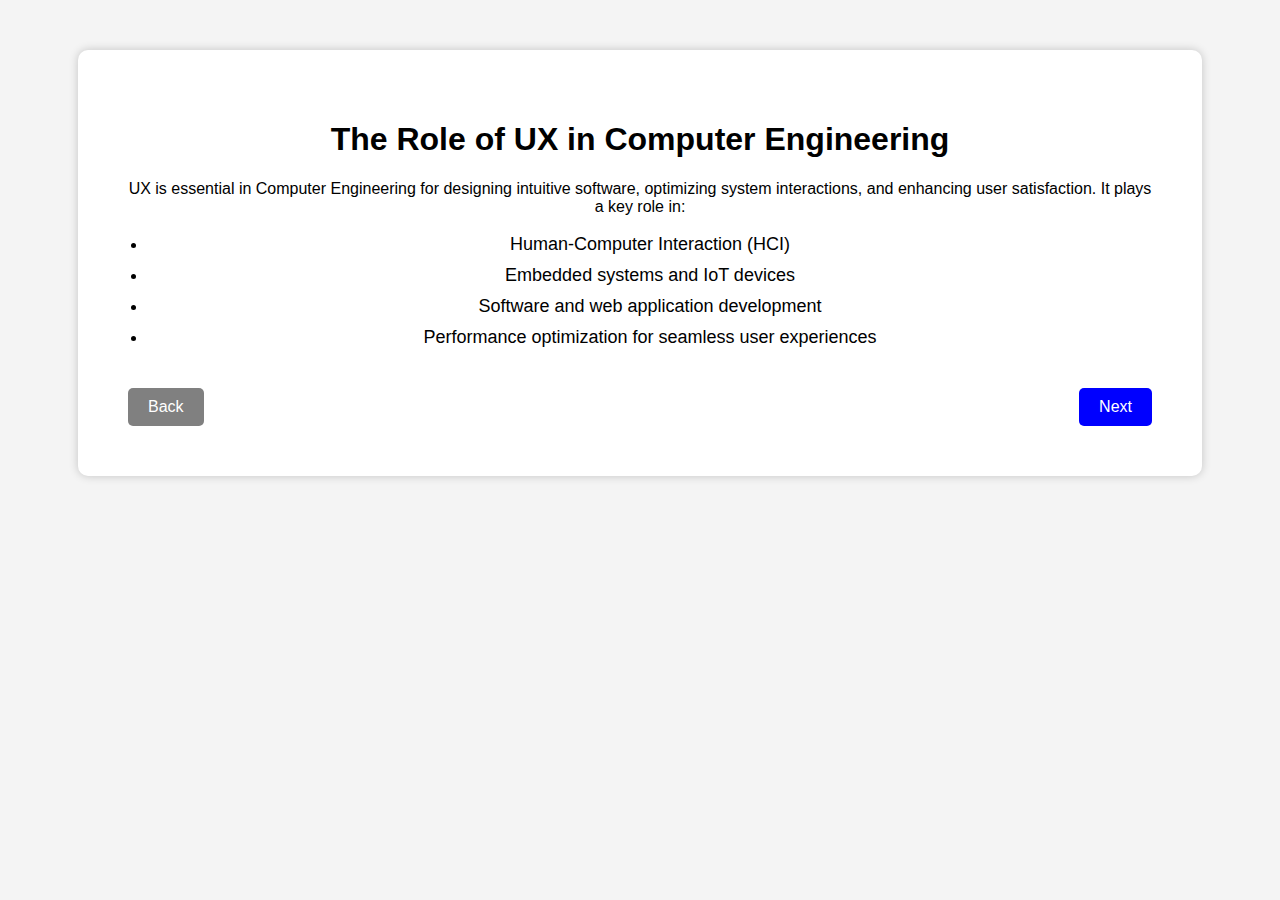
==== slides/Eight.html @ a1a85185 "first commit" ====
<!DOCTYPE html>
<html lang="en">
<head>
    <meta charset="UTF-8">
    <meta name="viewport" content="width=device-width, initial-scale=1.0">
    <title>Slide 8 - The Role of UX in Computer Engineering</title>
    <link rel="stylesheet" href="../styles.css">
</head>
<body>

    <div class="slide">
        <h1>The Role of UX in Computer Engineering</h1>
        <p>UX is essential in Computer Engineering for designing intuitive software, optimizing system interactions, and enhancing user satisfaction. It plays a key role in:</p>

        <ul class="ux-list">
            <li>Human-Computer Interaction (HCI)</li>
            <li>Embedded systems and IoT devices</li>
            <li>Software and web application development</li>
            <li>Performance optimization for seamless user experiences</li>
        </ul>

        <!-- Navigation Buttons -->
        <div class="button-container">
            <button class="back" onclick="prevSlide('Seventh.html')">Back</button>
            <button class="next" onclick="nextSlide('Nineth.html')">Next</button>
        </div>
    </div>

    <script src="../script.js"></script>
</body>
</html>
---- styles.css ----
body {
    font-family: Arial, sans-serif;
    text-align: center;
    background-color: #f4f4f4;
    margin: 0;
    padding: 0;
}

.slide {
    padding: 50px;
    background: white;
    box-shadow: 0px 0px 10px rgba(0,0,0,0.2);
    width: 80%;
    margin: auto;
    border-radius: 10px;
    margin-top: 50px;
}

button {
    padding: 10px 20px;
    margin-top: 20px;
    font-size: 16px;
    border: none;
    background: blue;
    color: white;
    cursor: pointer;
    border-radius: 5px;
}

button:hover {
    background: darkblue;
}

.button-container {
    display: flex;
    justify-content: space-between;  /* Buttons on opposite sides */
    width: 100%;
    margin-top: 20px;
}

.back {
    background: gray;
}

.back:hover {
    background: darkgray;
}

.content-box {
    background: #f0f0f0;
    padding: 15px;
    border-radius: 8px;
    margin: 15px 0;
}

.bullet-list {
    margin: 20px 0;
    padding-left: 20px;
}

.bullet-list li {
    font-size: 18px;
    margin-bottom: 10px;
}
.comparison-table {
    width: 100%;
    border-collapse: collapse;
    margin: 20px 0;
}

.comparison-table th, .comparison-table td {
    border: 1px solid #ccc;
    padding: 10px;
    text-align: center;
}

.comparison-table th {
    background-color: #f4f4f4;
    font-weight: bold;
}

.comparison-table td:nth-child(2) {
    font-weight: bold;
    background-color: #e8e8e8;
}

.trend-list {
    list-style-type: disc;
    padding-left: 20px;
    font-size: 18px;
}

.trend-list li {
    margin: 10px 0;
}

.ux-list {
    list-style-type: disc;
    padding-left: 20px;
    font-size: 18px;
}

.ux-list li {
    margin: 10px 0;
}

.ux-list {
    list-style-type: disc;
    padding-left: 20px;
    font-size: 18px;
}

.ux-list li {
    margin: 10px 0;
}

.image-container {
    text-align: center;
    margin-top: 20px;
}

.slide-image {
    width: 80%;
    max-width: 600px;
    border-radius: 10px;
    box-shadow: 0 4px 8px rgba(0, 0, 0, 0.2);
}



.hidden {
    display: none;
}

.image-container {
    text-align: center;
    margin: 20px 0;
}

.main-image, .small-image {
    width: 60%;
    max-width: 400px;
    border-radius: 10px;
    box-shadow: 0 4px 8px rgba(0, 0, 0, 0.2);
    cursor: pointer;
    transition: transform 0.3s ease;
}

.main-image:hover, .small-image:hover {
    transform: scale(1.05);
}

/* Modal Styles */
.modal {
    display: none;
    position: fixed;
    z-index: 1000;
    left: 0;
    top: 0;
    width: 100%;
    height: 100%;
    background-color: rgba(0, 0, 0, 0.8);
    text-align: center;
    padding-top: 50px;
}

.modal-content {
    max-width: 90%;
    max-height: 90%;
    border-radius: 10px;
}

.close {
    position: absolute;
    top: 20px;
    right: 30px;
    color: white;
    font-size: 40px;
    font-weight: bold;
    cursor: pointer;
}

.close:hover {
    color: #ccc;
}
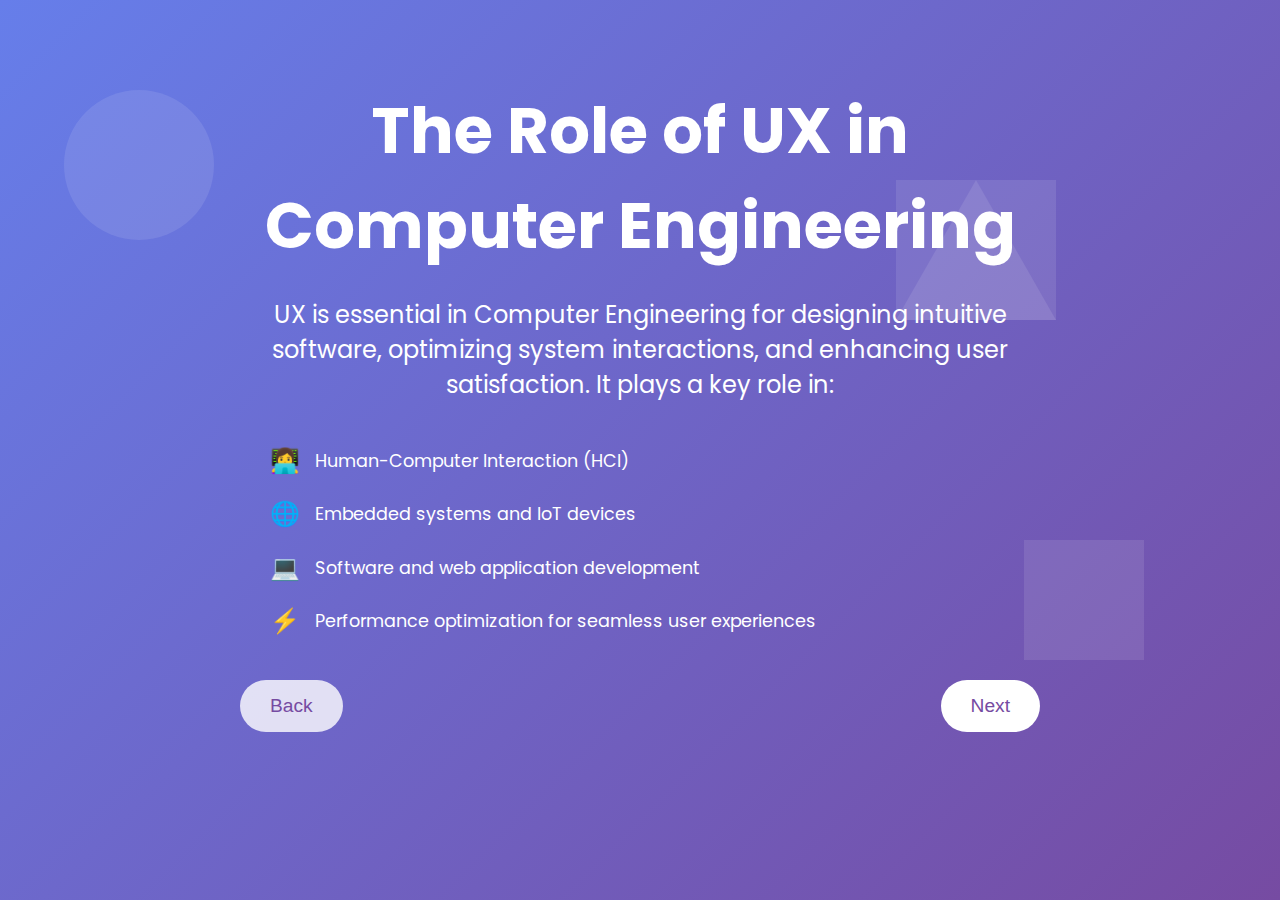
==== commit 5ba6022e: "Add README and image assets; enhance HTML structure and styling" ====
--- a/slides/Eight.html
+++ b/slides/Eight.html
@@ -5,27 +5,36 @@
     <meta name="viewport" content="width=device-width, initial-scale=1.0">
     <title>Slide 8 - The Role of UX in Computer Engineering</title>
     <link rel="stylesheet" href="../styles.css">
+    <link href="https://fonts.googleapis.com/css2?family=Poppins:wght@400;600&display=swap" rel="stylesheet">
 </head>
 <body>
+    <div class="slide">
+        <div class="content">
+            <h1>The Role of UX in Computer Engineering</h1>
+            <p>UX is essential in Computer Engineering for designing intuitive software, optimizing system interactions, and enhancing user satisfaction. It plays a key role in:</p>
 
-    <div class="slide">
-        <h1>The Role of UX in Computer Engineering</h1>
-        <p>UX is essential in Computer Engineering for designing intuitive software, optimizing system interactions, and enhancing user satisfaction. It plays a key role in:</p>
+            <ul class="ux-list">
+                <li><span class="icon">👩‍💻</span>Human-Computer Interaction (HCI)</li>
+                <li><span class="icon">🌐</span>Embedded systems and IoT devices</li>
+                <li><span class="icon">💻</span>Software and web application development</li>
+                <li><span class="icon">⚡</span>Performance optimization for seamless user experiences</li>
+            </ul>
 
-        <ul class="ux-list">
-            <li>Human-Computer Interaction (HCI)</li>
-            <li>Embedded systems and IoT devices</li>
-            <li>Software and web application development</li>
-            <li>Performance optimization for seamless user experiences</li>
-        </ul>
+            <!-- Navigation Buttons -->
+            <div class="button-container">
+                <button class="back" onclick="prevSlide('Seventh.html')">Back</button>
+                <button class="next" onclick="nextSlide('Nineth.html')">Next</button>
+            </div>
+        </div>
 
-        <!-- Navigation Buttons -->
-        <div class="button-container">
-            <button class="back" onclick="prevSlide('Seventh.html')">Back</button>
-            <button class="next" onclick="nextSlide('Nineth.html')">Next</button>
+        <!-- Graphics -->
+        <div class="graphics">
+            <div class="circle"></div>
+            <div class="square"></div>
+            <div class="triangle"></div>
         </div>
     </div>
 
     <script src="../script.js"></script>
 </body>
-</html>
+</html>--- a/styles.css
+++ b/styles.css
@@ -1,153 +1,647 @@
+/* General Styles */
 body {
-    font-family: Arial, sans-serif;
-    text-align: center;
-    background-color: #f4f4f4;
     margin: 0;
     padding: 0;
-}
-
+    font-family: 'Poppins', sans-serif;
+    background: linear-gradient(135deg, #667eea, #764ba2);
+    color: #fff;
+    height: 100vh;
+    display: flex;
+    justify-content: center;
+    align-items: center;
+    overflow: hidden;
+}
+
+/* Ensure the body and html take full height */
+html, body {
+    height: 100%;
+    margin: 0;
+    padding: 0;
+    overflow: hidden; /* Prevent double scrollbars */
+}
+
+/* Make the slide take full height and width */
 .slide {
-    padding: 50px;
-    background: white;
-    box-shadow: 0px 0px 10px rgba(0,0,0,0.2);
-    width: 80%;
-    margin: auto;
+    height: 100vh;
+    width: 100%;
+    overflow-y: auto;
+    padding: 20px;
+    box-sizing: border-box;
+    position: relative;
+}
+
+/* Floating Scrollbar Styles */
+.slide::-webkit-scrollbar {
+    width: 12px; /* Width of the scrollbar */
+}
+
+.slide::-webkit-scrollbar-track {
+    background: transparent; /* Transparent track */
+}
+
+.slide::-webkit-scrollbar-thumb {
+    background: rgba(255, 255, 255, 0.5); /* Semi-transparent thumb */
     border-radius: 10px;
-    margin-top: 50px;
-}
-
-button {
-    padding: 10px 20px;
-    margin-top: 20px;
-    font-size: 16px;
+    border: 3px solid transparent; /* Adds padding around the thumb */
+    background-clip: padding-box; /* Ensures the border is transparent */
+    box-shadow: 0 0 10px rgba(0, 0, 0, 0.3); /* Adds a shadow for a floating effect */
+}
+
+.slide::-webkit-scrollbar-thumb:hover {
+    background: rgba(255, 255, 255, 0.7); /* Brighter thumb on hover */
+    box-shadow: 0 0 15px rgba(0, 0, 0, 0.5); /* Enhanced shadow on hover */
+}
+
+/* Ensure the scrollbar is always visible */
+.slide {
+    scrollbar-width: thin; /* For Firefox */
+    scrollbar-color: rgba(255, 255, 255, 0.5) transparent; /* For Firefox */
+}
+
+.content h1 {
+    font-size: 3rem;
+    margin-bottom: 20px;
+    animation: fadeIn 2s ease-in-out;
+}
+
+.content p {
+    font-size: 1.5rem;
+    margin-bottom: 40px;
+    animation: fadeIn 3s ease-in-out;
+}
+
+button.next {
+    padding: 15px 30px;
+    font-size: 1.2rem;
+    color: #764ba2;
+    background: #fff;
     border: none;
-    background: blue;
-    color: white;
+    border-radius: 50px;
     cursor: pointer;
-    border-radius: 5px;
-}
-
-button:hover {
-    background: darkblue;
-}
-
+    transition: background 0.3s ease, transform 0.3s ease;
+    animation: bounce 2s infinite;
+}
+
+button.next:hover {
+    background: #f0f0f0;
+    transform: scale(1.1);
+}
+
+/* Graphics */
+.graphics {
+    position: absolute;
+    top: 0;
+    left: 0;
+    width: 100%;
+    height: 100%;
+    pointer-events: none;
+}
+
+.circle, .square, .triangle {
+    position: absolute;
+    background: rgba(255, 255, 255, 0.1);
+    animation: float 6s infinite ease-in-out;
+}
+
+.circle {
+    width: 150px;
+    height: 150px;
+    border-radius: 50%;
+    top: 10%;
+    left: 5%;
+    animation-duration: 8s;
+}
+
+.square {
+    width: 120px;
+    height: 120px;
+    top: 60%;
+    left: 80%;
+    animation-duration: 10s;
+}
+
+.triangle {
+    width: 0;
+    height: 0;
+    border-left: 80px solid transparent;
+    border-right: 80px solid transparent;
+    border-bottom: 140px solid rgba(255, 255, 255, 0.1);
+    top: 20%;
+    left: 70%;
+    animation-duration: 12s;
+}
+
+/* Animations */
+@keyframes fadeIn {
+    from { opacity: 0; }
+    to { opacity: 1; }
+}
+
+@keyframes bounce {
+    0%, 100% { transform: translateY(0); }
+    50% { transform: translateY(-10px); }
+}
+
+@keyframes float {
+    0% { transform: translateY(0) rotate(0deg); }
+    50% { transform: translateY(-20px) rotate(180deg); }
+    100% { transform: translateY(0) rotate(360deg); }
+}
+
+/* Content Box Styles */
+.content-box {
+    background: rgba(255, 255, 255, 0.1);
+    padding: 20px;
+    border-radius: 15px;
+    margin-bottom: 30px;
+    backdrop-filter: blur(10px);
+    border: 1px solid rgba(255, 255, 255, 0.2);
+    animation: fadeIn 2s ease-in-out;
+}
+
+.content-box p {
+    font-size: 1.1rem;
+    line-height: 1.6;
+    margin: 0;
+}
+
+/* Second Slide */
 .button-container {
     display: flex;
-    justify-content: space-between;  /* Buttons on opposite sides */
-    width: 100%;
-    margin-top: 20px;
-}
-
-.back {
-    background: gray;
-}
-
-.back:hover {
-    background: darkgray;
-}
-
-.content-box {
+    justify-content: space-between;
+    margin-top: 40px;
+}
+
+button.back, button.next {
+    padding: 15px 30px;
+    font-size: 1.2rem;
+    color: #764ba2;
+    background: #fff;
+    border: none;
+    border-radius: 50px;
+    cursor: pointer;
+    transition: background 0.3s ease, transform 0.3s ease;
+}
+
+button.back:hover, button.next:hover {
     background: #f0f0f0;
-    padding: 15px;
-    border-radius: 8px;
-    margin: 15px 0;
-}
-
+    transform: scale(1.1);
+}
+
+button.back {
+    background: rgba(255, 255, 255, 0.8);
+    color: #764ba2;
+}
+
+/* Responsive Design */
+@media (max-width: 768px) {
+    .content h1 {
+        font-size: 2rem;
+    }
+
+    .content-box p {
+        font-size: 1rem;
+    }
+
+    button.back, button.next {
+        padding: 10px 20px;
+        font-size: 1rem;
+    }
+}
+
+/* 3rd slide */
 .bullet-list {
-    margin: 20px 0;
-    padding-left: 20px;
+    list-style-type: none;
+    padding: 0;
+    margin: 0;
+    text-align: left;
+    max-width: 600px;
+    margin: 0 auto 40px;
+    animation: fadeIn 2s ease-in-out;
 }
 
 .bullet-list li {
-    font-size: 18px;
-    margin-bottom: 10px;
-}
+    font-size: 1.1rem;
+    line-height: 1.6;
+    margin-bottom: 15px;
+    padding-left: 30px;
+    position: relative;
+}
+
+.bullet-list li::before {
+    content: "•";
+    color: #fff;
+    font-size: 1.5rem;
+    position: absolute;
+    left: 0;
+    top: -5px;
+    animation: bounce 1s infinite;
+}
+
+/* Responsive Design */
+@media (max-width: 768px) {
+    .bullet-list li {
+        font-size: 1rem;
+        padding-left: 25px;
+    }
+
+    .bullet-list li::before {
+        font-size: 1.2rem;
+        top: -3px;
+    }
+}
+/*4th slide*/
+/* Icon Styles */
+.bullet-list li {
+    display: flex;
+    align-items: center;
+    font-size: 1.1rem;
+    line-height: 1.6;
+    margin-bottom: 15px;
+    padding-left: 30px;
+    position: relative;
+    animation: fadeIn 1s ease-in-out;
+}
+
+.bullet-list li .icon {
+    font-size: 1.5rem;
+    margin-right: 15px;
+    animation: bounce 2s infinite;
+}
+
+/* Enhanced Bullet List Animation */
+@keyframes bounce {
+    0%, 100% { transform: translateY(0); }
+    50% { transform: translateY(-10px); }
+}
+
+/* Hover Effects for List Items */
+.bullet-list li:hover {
+    transform: scale(1.05);
+    transition: transform 0.3s ease;
+}
+
+.bullet-list li:hover .icon {
+    animation: spin 1s ease-in-out;
+}
+
+@keyframes spin {
+    0% { transform: rotate(0deg); }
+    100% { transform: rotate(360deg); }
+}
+
+/* Responsive Design */
+@media (max-width: 768px) {
+    .bullet-list li {
+        font-size: 1rem;
+        padding-left: 25px;
+    }
+
+    .bullet-list li .icon {
+        font-size: 1.2rem;
+        margin-right: 10px;
+    }
+}
+/*5th slide*/
+/* Comparison Table Styles */
 .comparison-table {
     width: 100%;
+    max-width: 800px;
+    margin: 0 auto 40px;
     border-collapse: collapse;
-    margin: 20px 0;
-}
-
-.comparison-table th, .comparison-table td {
-    border: 1px solid #ccc;
-    padding: 10px;
+    background: rgba(255, 255, 255, 0.1);
+    backdrop-filter: blur(10px);
+    border-radius: 15px;
+    overflow: hidden;
+    animation: fadeIn 2s ease-in-out;
+}
+
+.comparison-table th,
+.comparison-table td {
+    padding: 15px;
     text-align: center;
+    border: 1px solid rgba(255, 255, 255, 0.2);
 }
 
 .comparison-table th {
-    background-color: #f4f4f4;
-    font-weight: bold;
-}
-
-.comparison-table td:nth-child(2) {
-    font-weight: bold;
-    background-color: #e8e8e8;
-}
-
+    background: rgba(255, 255, 255, 0.2);
+    font-size: 1.1rem;
+    font-weight: 600;
+}
+
+.comparison-table td {
+    font-size: 1rem;
+    line-height: 1.6;
+}
+
+.comparison-table tbody tr:hover {
+    background: rgba(255, 255, 255, 0.1);
+    transition: background 0.3s ease;
+}
+
+/* Responsive Design */
+@media (max-width: 768px) {
+    .comparison-table th,
+    .comparison-table td {
+        padding: 10px;
+        font-size: 0.9rem;
+    }
+}
+/*6th slide*/
+/* Trend List Styles */
 .trend-list {
-    list-style-type: disc;
-    padding-left: 20px;
-    font-size: 18px;
+    list-style-type: none;
+    padding: 0;
+    margin: 0;
+    text-align: left;
+    max-width: 600px;
+    margin: 0 auto 40px;
+    animation: fadeIn 2s ease-in-out;
 }
 
 .trend-list li {
-    margin: 10px 0;
-}
-
+    display: flex;
+    align-items: center;
+    font-size: 1.1rem;
+    line-height: 1.6;
+    margin-bottom: 15px;
+    padding-left: 30px;
+    position: relative;
+    animation: fadeIn 1s ease-in-out;
+}
+
+.trend-list li .icon {
+    font-size: 1.5rem;
+    margin-right: 15px;
+    animation: bounce 2s infinite;
+}
+
+/* Enhanced Trend List Animation */
+@keyframes bounce {
+    0%, 100% { transform: translateY(0); }
+    50% { transform: translateY(-10px); }
+}
+
+/* Hover Effects for List Items */
+.trend-list li:hover {
+    transform: scale(1.05);
+    transition: transform 0.3s ease;
+}
+
+.trend-list li:hover .icon {
+    animation: spin 1s ease-in-out;
+}
+
+@keyframes spin {
+    0% { transform: rotate(0deg); }
+    100% { transform: rotate(360deg); }
+}
+
+/* Responsive Design */
+@media (max-width: 768px) {
+    .trend-list li {
+        font-size: 1rem;
+        padding-left: 25px;
+    }
+
+    .trend-list li .icon {
+        font-size: 1.2rem;
+        margin-right: 10px;
+    }
+}
+/*7th slide*/
+/* Challenges & Future Container */
+.challenges-future-container {
+    display: flex;
+    justify-content: space-between;
+    gap: 40px;
+    max-width: 1000px;
+    margin: 0 auto 40px;
+    animation: fadeIn 2s ease-in-out;
+}
+
+.challenges, .future {
+    flex: 1;
+    background: rgba(255, 255, 255, 0.1);
+    backdrop-filter: blur(10px);
+    border-radius: 15px;
+    padding: 20px;
+    border: 1px solid rgba(255, 255, 255, 0.2);
+    transition: transform 0.3s ease, box-shadow 0.3s ease;
+}
+
+.challenges:hover, .future:hover {
+    transform: translateY(-10px);
+    box-shadow: 0 10px 20px rgba(0, 0, 0, 0.2);
+}
+
+/* UX List Styles */
 .ux-list {
-    list-style-type: disc;
-    padding-left: 20px;
-    font-size: 18px;
+    list-style-type: none;
+    padding: 0;
+    margin: 0;
+    text-align: left;
 }
 
 .ux-list li {
-    margin: 10px 0;
-}
-
+    display: flex;
+    align-items: center;
+    font-size: 1.1rem;
+    line-height: 1.6;
+    margin-bottom: 15px;
+    padding-left: 30px;
+    position: relative;
+    animation: fadeIn 1s ease-in-out;
+}
+
+.ux-list li .icon {
+    font-size: 1.5rem;
+    margin-right: 15px;
+    animation: bounce 2s infinite;
+}
+
+/* Hover Effects for List Items */
+.ux-list li:hover {
+    transform: scale(1.05);
+    transition: transform 0.3s ease;
+}
+
+.ux-list li:hover .icon {
+    animation: spin 1s ease-in-out;
+}
+
+@keyframes spin {
+    0% { transform: rotate(0deg); }
+    100% { transform: rotate(360deg); }
+}
+
+/* Responsive Design */
+@media (max-width: 768px) {
+    .challenges-future-container {
+        flex-direction: column;
+        gap: 20px;
+    }
+
+    .ux-list li {
+        font-size: 1rem;
+        padding-left: 25px;
+    }
+
+    .ux-list li .icon {
+        font-size: 1.2rem;
+        margin-right: 10px;
+    }
+}
+/*8th slide*/
+/* UX List Styles */
 .ux-list {
-    list-style-type: disc;
-    padding-left: 20px;
-    font-size: 18px;
+    list-style-type: none;
+    padding: 0;
+    margin: 0;
+    text-align: left;
+    max-width: 800px;
+    margin: 0 auto 40px;
+    animation: fadeIn 2s ease-in-out;
 }
 
 .ux-list li {
-    margin: 10px 0;
-}
-
+    display: flex;
+    align-items: center;
+    font-size: 1.1rem;
+    line-height: 1.6;
+    margin-bottom: 15px;
+    padding-left: 30px;
+    position: relative;
+    animation: fadeIn 1s ease-in-out;
+}
+
+.ux-list li .icon {
+    font-size: 1.5rem;
+    margin-right: 15px;
+    animation: bounce 2s infinite;
+}
+
+/* Hover Effects for List Items */
+.ux-list li:hover {
+    transform: scale(1.05);
+    transition: transform 0.3s ease;
+}
+
+.ux-list li:hover .icon {
+    animation: spin 1s ease-in-out;
+}
+
+@keyframes spin {
+    0% { transform: rotate(0deg); }
+    100% { transform: rotate(360deg); }
+}
+
+/* Responsive Design */
+@media (max-width: 768px) {
+    .ux-list li {
+        font-size: 1rem;
+        padding-left: 25px;
+    }
+
+    .ux-list li .icon {
+        font-size: 1.2rem;
+        margin-right: 10px;
+    }
+}
+/*9th slide*/
+/* Image Container Styles */
 .image-container {
+    max-width: 800px;
+    margin: 0 auto 40px;
+    animation: fadeIn 2s ease-in-out;
+}
+
+.slide-image {
+    width: 100%;
+    border-radius: 15px;
+    box-shadow: 0 10px 20px rgba(0, 0, 0, 0.2);
+    transition: transform 0.3s ease, box-shadow 0.3s ease;
+}
+
+.slide-image:hover {
+    transform: scale(1.05);
+    box-shadow: 0 15px 30px rgba(0, 0, 0, 0.3);
+}
+
+/* Responsive Design */
+@media (max-width: 768px) {
+    .image-container {
+        max-width: 100%;
+        padding: 0 20px;
+    }
+}
+/*10th slide*/
+/* Make the Slide Scrollable */
+.slide {
+    height: 100vh;
+    overflow-y: auto;
+    padding: 20px;
+    box-sizing: border-box;
+}
+
+/* Content Container */
+.content {
+    max-width: 800px;
+    margin: 0 auto;
+    padding: 20px 0;
+}
+
+/* Image Container Styles */
+.image-container {
+    max-width: 800px;
+    margin: 20px auto;
     text-align: center;
-    margin-top: 20px;
-}
-
-.slide-image {
+    animation: fadeIn 2s ease-in-out;
+}
+
+.main-image {
+    width: 100%;
+    border-radius: 15px;
+    box-shadow: 0 10px 20px rgba(0, 0, 0, 0.2);
+    transition: transform 0.3s ease, box-shadow 0.3s ease;
+}
+
+.small-image {
     width: 80%;
-    max-width: 600px;
-    border-radius: 10px;
-    box-shadow: 0 4px 8px rgba(0, 0, 0, 0.2);
-}
-
-
-
+    border-radius: 15px;
+    box-shadow: 0 10px 20px rgba(0, 0, 0, 0.2);
+    transition: transform 0.3s ease, box-shadow 0.3s ease;
+}
+
+.main-image:hover, .small-image:hover {
+    transform: scale(1.05);
+    box-shadow: 0 15px 30px rgba(0, 0, 0, 0.3);
+}
+
+/* See More Button Styles */
+.see-more-text {
+    margin-top: 10px;
+}
+
+.see-more-btn {
+    padding: 10px 20px;
+    font-size: 1rem;
+    color: #764ba2;
+    background: #fff;
+    border: none;
+    border-radius: 50px;
+    cursor: pointer;
+    transition: background 0.3s ease, transform 0.3s ease;
+}
+
+.see-more-btn:hover {
+    background: #f0f0f0;
+    transform: scale(1.1);
+}
+
+/* Hidden Class for Extra Samples */
 .hidden {
     display: none;
-}
-
-.image-container {
-    text-align: center;
-    margin: 20px 0;
-}
-
-.main-image, .small-image {
-    width: 60%;
-    max-width: 400px;
-    border-radius: 10px;
-    box-shadow: 0 4px 8px rgba(0, 0, 0, 0.2);
-    cursor: pointer;
-    transition: transform 0.3s ease;
-}
-
-.main-image:hover, .small-image:hover {
-    transform: scale(1.05);
 }
 
 /* Modal Styles */
@@ -155,31 +649,267 @@
     display: none;
     position: fixed;
     z-index: 1000;
+    padding-top: 60px;
     left: 0;
     top: 0;
     width: 100%;
     height: 100%;
-    background-color: rgba(0, 0, 0, 0.8);
-    text-align: center;
-    padding-top: 50px;
+    overflow: auto;
+    background-color: rgba(0, 0, 0, 0.9);
 }
 
 .modal-content {
+    margin: auto;
+    display: block;
     max-width: 90%;
-    max-height: 90%;
-    border-radius: 10px;
+    max-height: 80vh;
+    border-radius: 15px;
 }
 
 .close {
     position: absolute;
     top: 20px;
-    right: 30px;
-    color: white;
+    right: 35px;
+    color: #fff;
     font-size: 40px;
     font-weight: bold;
+    transition: color 0.3s ease;
     cursor: pointer;
 }
 
 .close:hover {
-    color: #ccc;
-}
+    color: #764ba2;
+}
+
+/* Responsive Design */
+@media (max-width: 768px) {
+    .small-image {
+        width: 100%;
+    }
+
+    .see-more-btn {
+        padding: 8px 16px;
+        font-size: 0.9rem;
+    }
+}
+/*11th slide*/
+/* Thank You Slide Styles */
+.slide .content {
+    text-align: center;
+    animation: fadeIn 2s ease-in-out;
+}
+
+.slide h1 {
+    font-size: 4rem;
+    margin-bottom: 20px;
+    animation: bounce 2s infinite;
+}
+
+.slide p {
+    font-size: 1.5rem;
+    margin-bottom: 40px;
+    animation: fadeIn 3s ease-in-out;
+}
+
+/* Confetti Animation */
+.confetti-container {
+    position: absolute;
+    top: 0;
+    left: 0;
+    width: 100%;
+    height: 100%;
+    pointer-events: none;
+    overflow: hidden;
+}
+
+.confetti {
+    position: absolute;
+    width: 10px;
+    height: 10px;
+    background: #ffd700; /* Gold color */
+    border-radius: 50%;
+    animation: confetti-fall 5s linear infinite;
+}
+
+.confetti:nth-child(1) {
+    left: 10%;
+    animation-delay: 0s;
+}
+
+.confetti:nth-child(2) {
+    left: 20%;
+    animation-delay: 1s;
+}
+
+.confetti:nth-child(3) {
+    left: 30%;
+    animation-delay: 2s;
+}
+
+.confetti:nth-child(4) {
+    left: 40%;
+    animation-delay: 3s;
+}
+
+.confetti:nth-child(5) {
+    left: 50%;
+    animation-delay: 4s;
+}
+
+.confetti:nth-child(6) {
+    left: 60%;
+    animation-delay: 0.5s;
+}
+
+.confetti:nth-child(7) {
+    left: 70%;
+    animation-delay: 1.5s;
+}
+
+.confetti:nth-child(8) {
+    left: 80%;
+    animation-delay: 2.5s;
+}
+
+.confetti:nth-child(9) {
+    left: 90%;
+    animation-delay: 3.5s;
+}
+
+.confetti:nth-child(10) {
+    left: 100%;
+    animation-delay: 4.5s;
+}
+
+@keyframes confetti-fall {
+    0% {
+        transform: translateY(-100vh) rotate(0deg);
+    }
+    100% {
+        transform: translateY(100vh) rotate(360deg);
+    }
+}
+
+/* Floating Graphics */
+.graphics .circle,
+.graphics .square,
+.graphics .triangle {
+    animation: float 6s infinite ease-in-out;
+}
+
+@keyframes float {
+    0% {
+        transform: translateY(0) rotate(0deg);
+    }
+    50% {
+        transform: translateY(-20px) rotate(180deg);
+    }
+    100% {
+        transform: translateY(0) rotate(360deg);
+    }
+}
+
+/* Responsive Design */
+@media (max-width: 768px) {
+    .slide h1 {
+        font-size: 3rem;
+    }
+
+    .slide p {
+        font-size: 1.2rem;
+    }
+}
+/* Team Members Section */
+.team-container {
+    display: flex;
+    justify-content: center;
+    gap: 40px;
+    margin: 40px auto;
+    animation: fadeIn 2s ease-in-out;
+}
+
+.team-member {
+    text-align: center;
+}
+
+.image-wrapper {
+    width: 150px;
+    height: 150px;
+    border-radius: 50%;
+    overflow: hidden;
+    position: relative;
+    margin: 0 auto;
+    animation: float 4s infinite ease-in-out;
+}
+
+.team-image {
+    width: 100%;
+    height: 100%;
+    object-fit: cover;
+    transition: transform 0.5s ease, filter 0.5s ease;
+}
+
+.image-wrapper:hover .team-image {
+    transform: scale(1.1);
+    filter: brightness(1.2);
+}
+
+.team-name {
+    font-size: 1.2rem;
+    margin-top: 10px;
+    color: #fff;
+    animation: fadeIn 3s ease-in-out;
+}
+
+/* Floating Animation */
+@keyframes float {
+    0% {
+        transform: translateY(0);
+    }
+    50% {
+        transform: translateY(-10px);
+    }
+    100% {
+        transform: translateY(0);
+    }
+}
+
+/* Responsive Design */
+@media (max-width: 768px) {
+    .team-container {
+        flex-direction: column;
+        gap: 20px;
+    }
+
+    .image-wrapper {
+        width: 120px;
+        height: 120px;
+    }
+
+    .team-name {
+        font-size: 1rem;
+    }
+}
+/* Center the Back Button Only on the 11th Slide */
+.button-container.center-button {
+    display: flex;
+    justify-content: center; /* Center the button horizontally */
+    margin-top: 40px;
+}
+
+.button-container.center-button .back {
+    padding: 15px 30px;
+    font-size: 1.2rem;
+    color: #764ba2;
+    background: #fff;
+    border: none;
+    border-radius: 50px;
+    cursor: pointer;
+    transition: background 0.3s ease, transform 0.3s ease;
+    animation: bounce 2s infinite;
+}
+
+.button-container.center-button .back:hover {
+    background: #f0f0f0;
+    transform: scale(1.1);
+}
